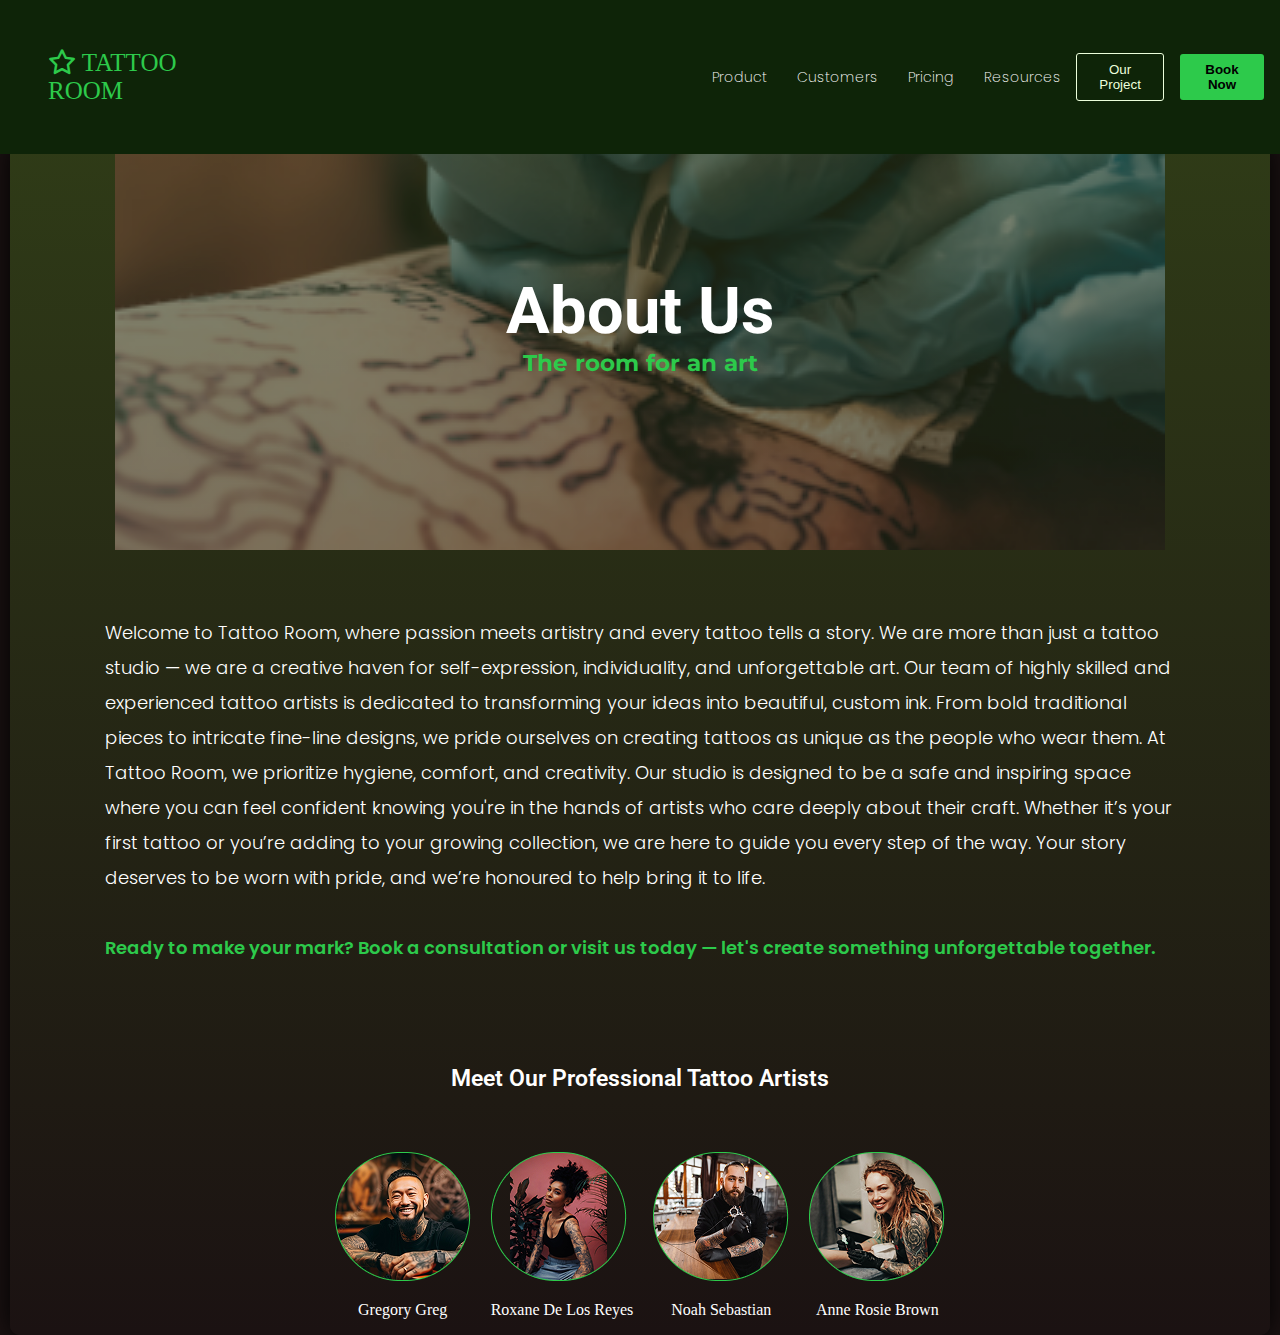
==== pages/about-us.html @ 7677ce8f "added image and managers" ====
<!DOCTYPE html>
<html lang="en">
<head>
    <meta charset="UTF-8">
    <meta name="viewport" content="width=device-width, initial-scale=1.0">
    <link href="https://fonts.googleapis.com/css2?family=Dancing+Script:wght@400..700&family=Newsreader:ital,opsz,wght@0,6..72,200..800;1,6..72,200..800&family=Poppins:ital,wght@0,100;0,200;0,300;0,400;0,500;0,600;0,700;0,800;0,900;1,100;1,200;1,300;1,400;1,500;1,600;1,700;1,800;1,900&family=Roboto:ital,wght@0,100..900;1,100..900&family=Vast+Shadow&display=swap" rel="stylesheet">
    <link rel="stylesheet" href="https://cdnjs.cloudflare.com/ajax/libs/font-awesome/6.5.1/css/all.min.css">
    <link rel="preconnect" href="https://fonts.googleapis.com">
    <link rel="preconnect" href="https://fonts.gstatic.com" crossorigin>
    <link href="https://fonts.googleapis.com/css2?family=Jacques+Francois+Shadow&family=Montserrat:ital,wght@0,100..900;1,100..900&family=Ramaraja&family=Roboto:ital,wght@0,100..900;1,100..900&display=swap" rel="stylesheet">
    <link rel="stylesheet" href="../styles/normailize.css">
    <link rel="stylesheet" href="../styles/about-us.css">
    <title>About us</title>
</head>
<body>
    <header>
        <nav class="navbar">
            <h3 class="logo"><i class="fa-regular fa-star"></i> TATTOO ROOM</h3>
            <ul class="nav-links">
                <li><a href="#">Product</a></li>
                <li><a href="#">Customers</a></li>
                <li><a href="#">Pricing</a></li>
                <li><a href="#">Resources</a></li>
            </ul>
            <div class="buttons">
                <button class="ourproject-btn">Our Project</button>
                <button class="booknow-btn">Book Now</button>
            </div>
        </nav>
    </header>
    
    <main>
        <section>
            <div class="top-box-img img">
                <h1 class="txt-white">About Us</h1>
                <p class="txt-green top-box">The room for an art</p>
            </div>
        </section>
        <section>
            <div class="center-box">
                <p class="txt-white">
                    Welcome to Tattoo Room, where passion meets artistry and every tattoo tells a story. We are more than just a tattoo studio — we are a creative haven for self-expression, individuality, and unforgettable art.
                    Our team of highly skilled and experienced tattoo artists is dedicated to transforming your ideas into beautiful, custom ink. From bold traditional pieces to intricate fine-line designs, we pride ourselves on creating tattoos as unique as the people who wear them.
                    At Tattoo Room, we prioritize hygiene, comfort, and creativity. Our studio is designed to be a safe and inspiring space where you can feel confident knowing you're in the hands of artists who care deeply about their craft.
                    Whether it’s your first tattoo or you’re adding to your growing collection, we are here to guide you every step of the way. Your story deserves to be worn with pride, and we’re honoured to help bring it to life.
                </p>
                <br>
                <p class="txt-green center-box2">
                    Ready to make your mark? Book a consultation or visit us today — let's create something unforgettable together.
                </p>
            </div>
        </section>
        <section>
            <div>
                <p class="txt-white bottom-box">Meet Our Professional Tattoo Artists</p>
                <div class="managers txt-white">
                    <div class="manager">
                        <img src="../images/manager1.png" alt="manager-1">
                        <p class="name">Gregory Greg</p>
                    </div>
                    <div class="manager">
                        <img src="../images/Manager2.png" alt="manager-2">
                        <p class="name">Roxane De Los Reyes</p>
                    </div>
                    <div class="manager">
                        <img src="../images/Manager3.png" alt="manager-3">
                        <p class="name">Noah Sebastian</p>
                    </div>
                    <div class="manager">
                        <img src="../images/Manager4.png" alt="manager-4">
                        <p class="name">Anne Rosie Brown</p>
                    </div>
                </div>
            </div>
        </section>
    </main>

</body>
</html>
---- styles/about-us.css ----
body{
    background-color: #1b1212;
    margin: 0;
}

header{
    background-color: #0e2408;
    padding: 24px 48px;
    position: fixed;
    width: 95%;
    top: 0;
    z-index: 1000;
}

.logo{
    color: #2dca4b;
    font-size: 25px;
    font-weight: 400;
    font-family: 'jacques-francois-shadow', serif;
}

.navbar {
    display: flex;
    justify-content: space-between;
    align-items: center;
}

.nav-links {
    display: flex;
    list-style: none;
    margin-left: 35%;
}

.nav-links li {
    margin: 0 15px;
}

.nav-links a {
    font-family: 'Poppins', sans-serif;
    color: #ffffff;
    font-weight: 200;
    font-size: 14px;
    text-decoration: none;
}

.nav-links a:hover {
    color: #2dca4b;
    text-decoration: underline;
}

.buttons {
    display: flex;
    align-items: center;
}


.booknow-btn {
    background-color: #2dca4b;
    color: #000000;
    padding: 8px 16px;
    border: none;
    border-radius: 3px;
    font-weight: 600;
    cursor: pointer;
}

.booknow-btn:hover{
    background-color: #008000;
    
}

.ourproject-btn {
    background-color: transparent;
    color: 	#ecffdc;
    padding: 8px 16px;
    border: 1px solid 	#ecffdc;
    border-radius: 3px;
    font-weight: 500;
    cursor: pointer;
    margin-right: 16px;
}

.ourproject-btn:hover{
    background-color: #000000;
}

main {
    margin-top: 140px;
    margin-left: 10px;
    margin-right: 10px;
    border-radius: 10px;
    box-shadow: 0 0 30px #000;
    justify-items: center;
    background: linear-gradient(to top, #1B1212 0%, #2F3B17 100%);
}

.txt-green {
    color: #2dca4b;
    margin: 0;
}

.txt-white {
    color: #ffffff;
    margin: 0;
}

h1 {
    font-size: 65px;
    font-weight: 700;
    font-family: 'roboto', sans-serif;
    z-index: 1;
}

.top-box-img {
    display: flex;
    padding-top: 10px;
    width: 1050px;
    height: 400px;
    justify-content: center;
    align-items: center;
    flex-direction: column;
}

.top-box-img::before {
    content: "";
    position: absolute;
    width: 1050px;
    height: 400px;
    background-image: url(../images/Gallery2.png);
    background-size: cover;
    background-position: center;
    opacity: 0.4;
    z-index: 1;
}

.top-box {
    font-size: 23px;
    font-weight: 700;
    font-family: "montserrat", sans-serif;
    padding-bottom: 50px;
    z-index: 1;
}

.center-box {
    padding: 0 95px;
    padding-top: 65px;
    font-size: 18px;
    font-weight: 300;
    font-family: "poppins", sans-serif;
    line-height: 35px;
}

.center-box2 {
    font-weight: 600;
}

.bottom-box {
    padding-top: 100px;
    font-size: 23px;
    font-weight: 600;
    font-family: "roboto", sans-serif;
    justify-self: center;
}

.managers {
    display: flex;
    padding-top: 60px;
}

.name {
    justify-self: center;
}

.manager {
    margin: 0 10px;
}
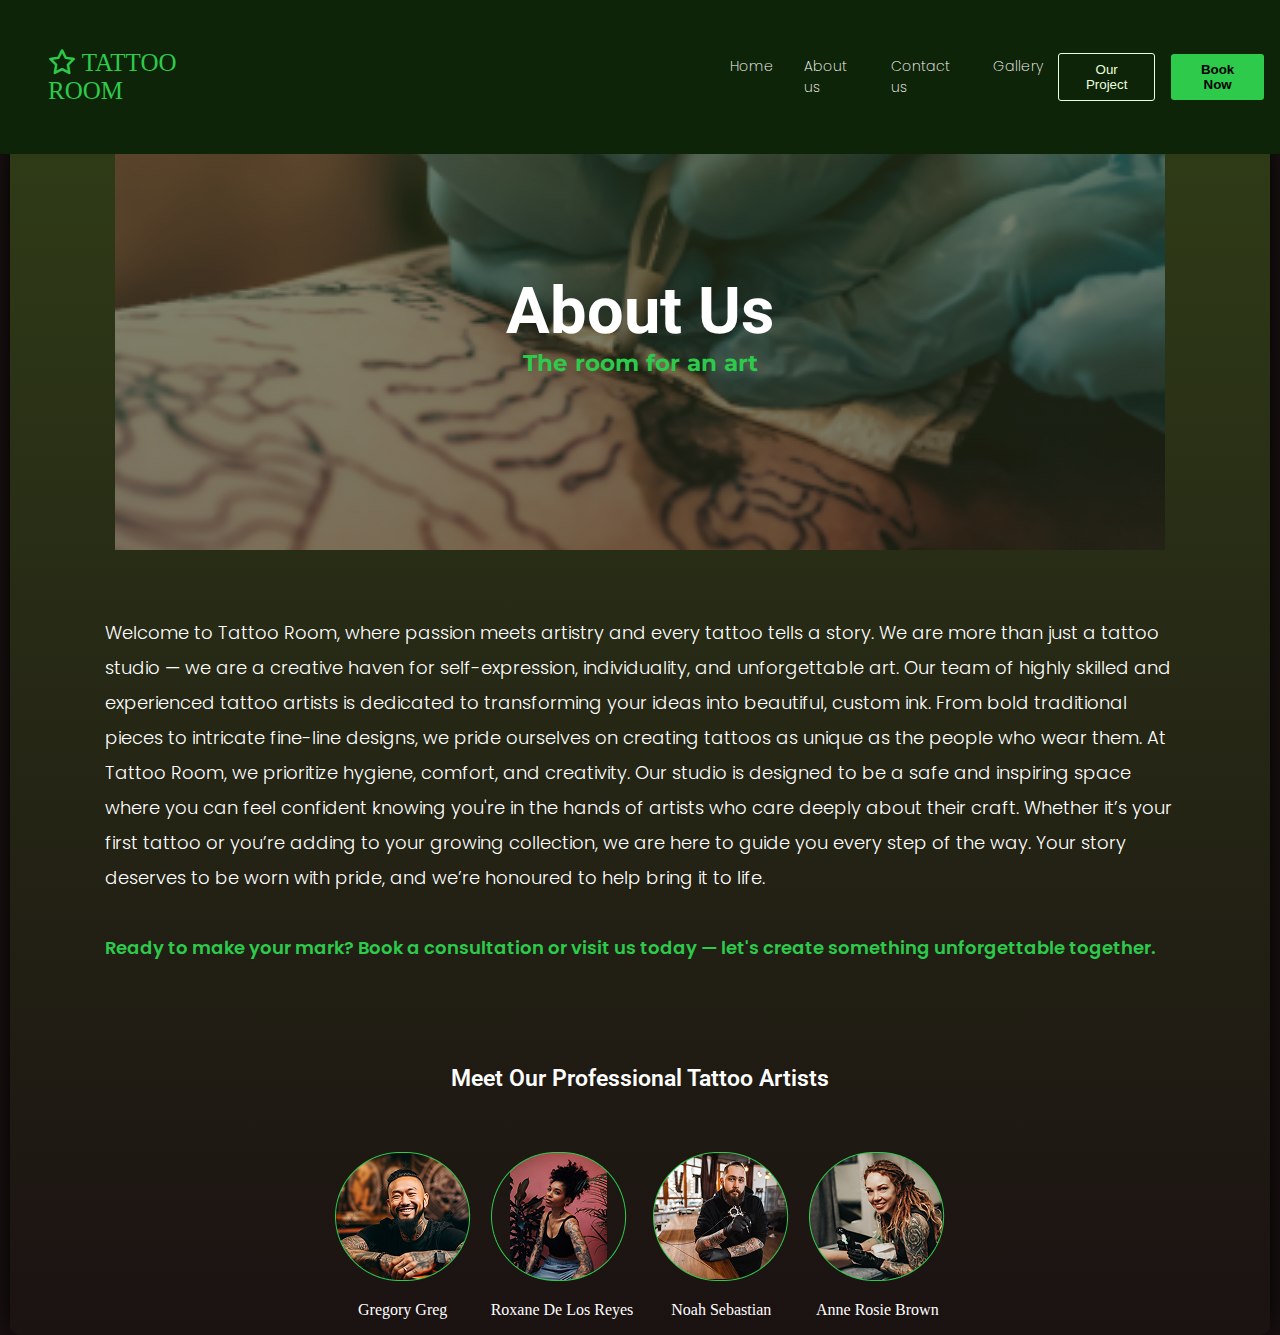
==== commit 4af58005: "added redirects in nav bar" ====
--- a/pages/about-us.html
+++ b/pages/about-us.html
@@ -17,10 +17,10 @@
         <nav class="navbar">
             <h3 class="logo"><i class="fa-regular fa-star"></i> TATTOO ROOM</h3>
             <ul class="nav-links">
-                <li><a href="#">Product</a></li>
-                <li><a href="#">Customers</a></li>
-                <li><a href="#">Pricing</a></li>
-                <li><a href="#">Resources</a></li>
+                <li><a href="../index.html">Home</a></li>
+                <li><a href="../pages/about-us.html">About us</a></li>
+                <li><a href="#">Contact us</a></li>
+                <li><a href="../pages/gallery.html">Gallery</a></li>
             </ul>
             <div class="buttons">
                 <button class="ourproject-btn">Our Project</button>
@@ -31,7 +31,7 @@
     
     <main>
         <section>
-            <div class="top-box-img img">
+            <div class="top-box-img">
                 <h1 class="txt-white">About Us</h1>
                 <p class="txt-green top-box">The room for an art</p>
             </div>
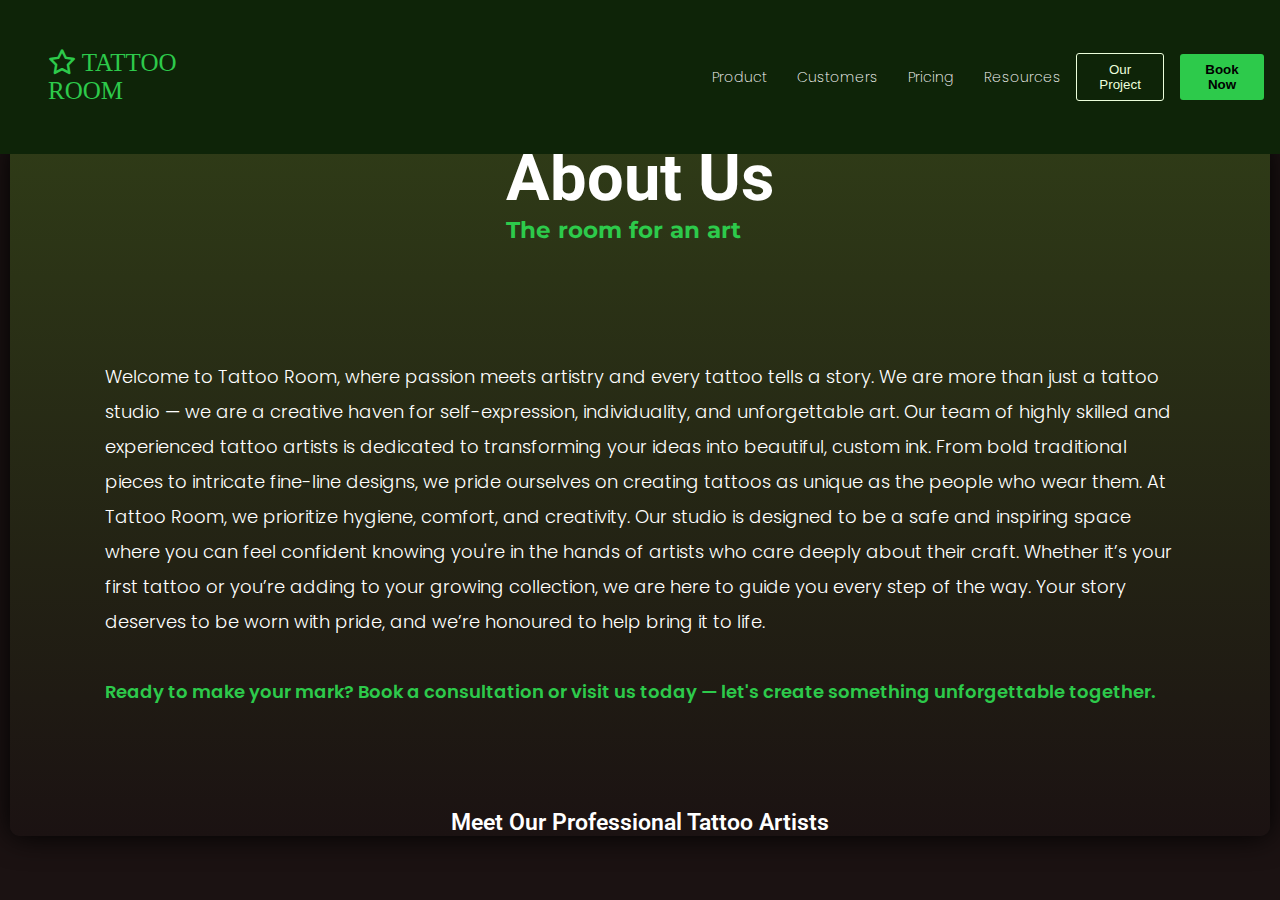
==== commit 4d0f7bcd: "landing page links naviagtion" ====
--- a/pages/about-us.html
+++ b/pages/about-us.html
@@ -17,10 +17,10 @@
         <nav class="navbar">
             <h3 class="logo"><i class="fa-regular fa-star"></i> TATTOO ROOM</h3>
             <ul class="nav-links">
-                <li><a href="../index.html">Home</a></li>
-                <li><a href="../pages/about-us.html">About us</a></li>
-                <li><a href="#">Contact us</a></li>
-                <li><a href="../pages/gallery.html">Gallery</a></li>
+                <li><a href="/index.html">Product</a></li>
+                <li><a href="#">Customers</a></li>
+                <li><a href="#">Pricing</a></li>
+                <li><a href="#">Resources</a></li>
             </ul>
             <div class="buttons">
                 <button class="ourproject-btn">Our Project</button>
@@ -31,7 +31,7 @@
     
     <main>
         <section>
-            <div class="top-box-img">
+            <div>
                 <h1 class="txt-white">About Us</h1>
                 <p class="txt-green top-box">The room for an art</p>
             </div>
@@ -53,24 +53,9 @@
         <section>
             <div>
                 <p class="txt-white bottom-box">Meet Our Professional Tattoo Artists</p>
-                <div class="managers txt-white">
-                    <div class="manager">
-                        <img src="../images/manager1.png" alt="manager-1">
-                        <p class="name">Gregory Greg</p>
-                    </div>
-                    <div class="manager">
-                        <img src="../images/Manager2.png" alt="manager-2">
-                        <p class="name">Roxane De Los Reyes</p>
-                    </div>
-                    <div class="manager">
-                        <img src="../images/Manager3.png" alt="manager-3">
-                        <p class="name">Noah Sebastian</p>
-                    </div>
-                    <div class="manager">
-                        <img src="../images/Manager4.png" alt="manager-4">
-                        <p class="name">Anne Rosie Brown</p>
-                    </div>
-                </div>
+                <div></div>
+                <div></div>
+                <div></div>
             </div>
         </section>
     </main>
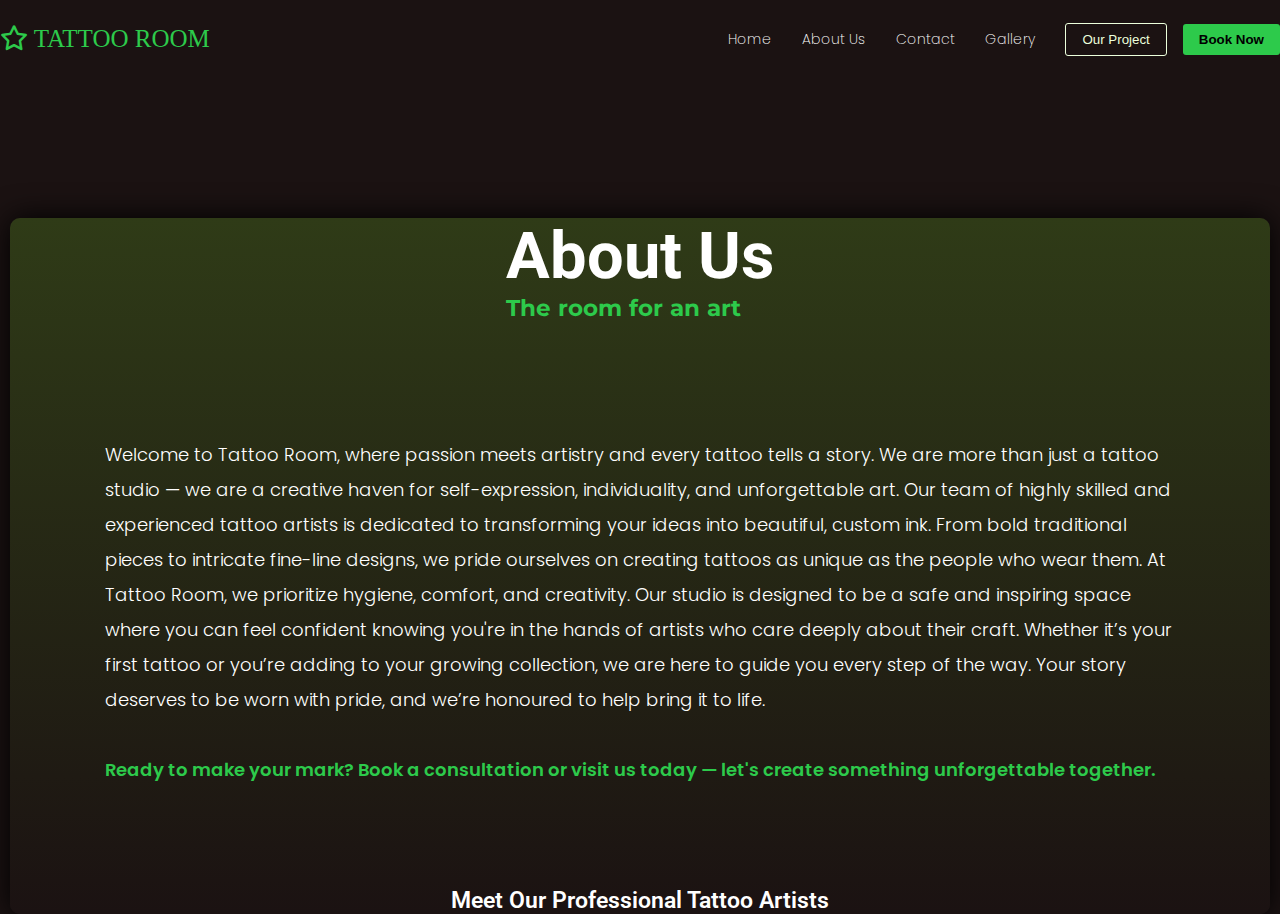
==== commit ec19e45b: "Changes made in About Us page; Landing page changes applied" ====
--- a/pages/about-us.html
+++ b/pages/about-us.html
@@ -13,22 +13,22 @@
     <title>About us</title>
 </head>
 <body>
-    <header>
+    <!--Landing Page-->
         <nav class="navbar">
             <h3 class="logo"><i class="fa-regular fa-star"></i> TATTOO ROOM</h3>
             <ul class="nav-links">
-                <li><a href="/index.html">Product</a></li>
-                <li><a href="#">Customers</a></li>
-                <li><a href="#">Pricing</a></li>
-                <li><a href="#">Resources</a></li>
+                <li><a href="/index.html" class="navbar__links">Home</a></li>
+                <li><a href="/pages/about-us.html" class="navbar__links">About Us</a></li>
+                <li><a href="/pages/contact-us.html" class="navbar__links">Contact</a></li>
+                <li><a href="/pages/gallery.html" class="navbar__links">Gallery</a></li>
             </ul>
             <div class="buttons">
                 <button class="ourproject-btn">Our Project</button>
                 <button class="booknow-btn">Book Now</button>
             </div>
         </nav>
-    </header>
-    
+   
+    <!--About Us section-->
     <main>
         <section>
             <div>
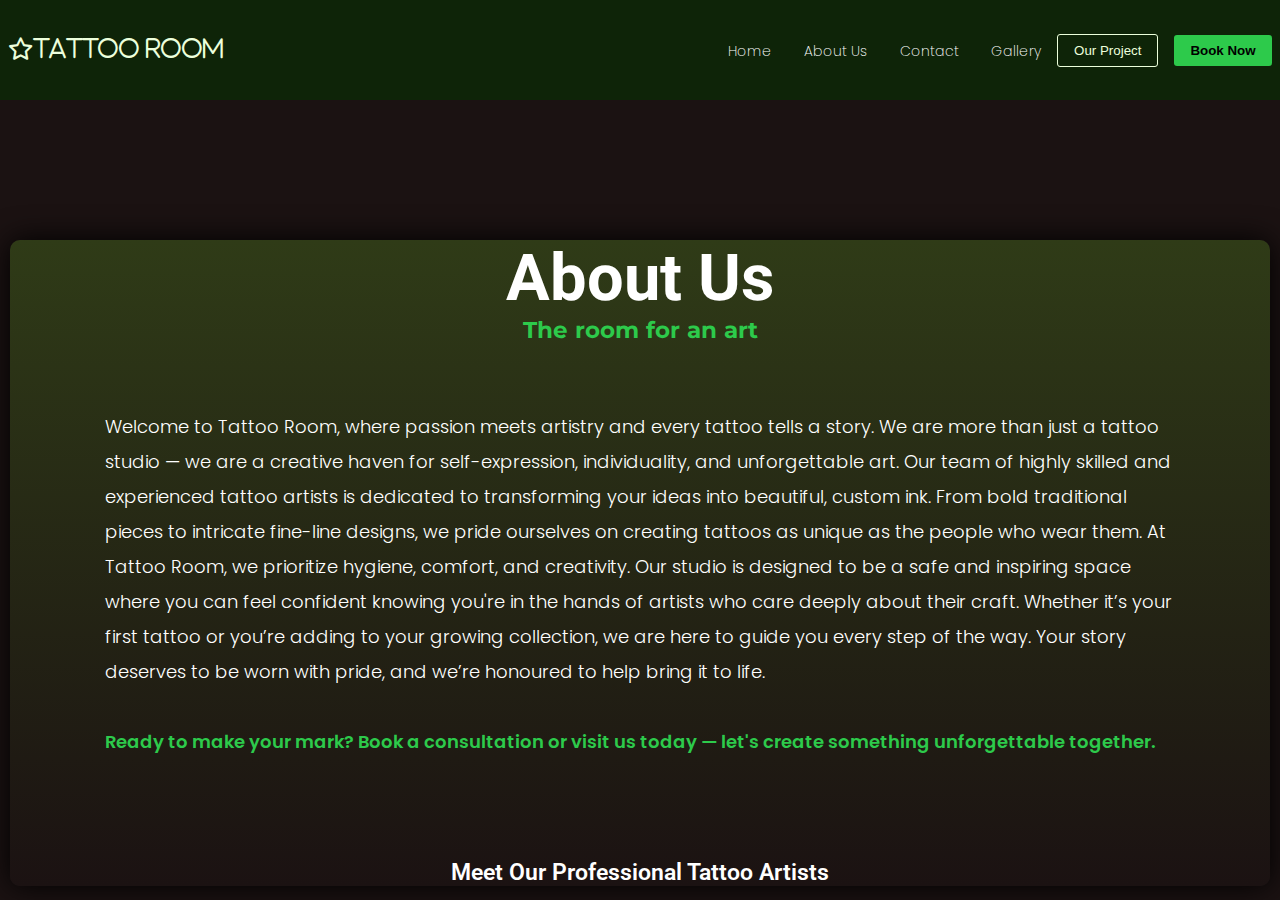
==== commit 69f36691: "added font links" ====
--- a/pages/about-us.html
+++ b/pages/about-us.html
@@ -8,6 +8,7 @@
     <link rel="preconnect" href="https://fonts.googleapis.com">
     <link rel="preconnect" href="https://fonts.gstatic.com" crossorigin>
     <link href="https://fonts.googleapis.com/css2?family=Jacques+Francois+Shadow&family=Montserrat:ital,wght@0,100..900;1,100..900&family=Ramaraja&family=Roboto:ital,wght@0,100..900;1,100..900&display=swap" rel="stylesheet">
+    <link href="https://fonts.googleapis.com/css2?family=Dancing+Script:wght@400..700&family=Newsreader:ital,opsz,wght@0,6..72,200..800;1,6..72,200..800&family=Poppins:ital,wght@0,100;0,200;0,300;0,400;0,500;0,600;0,700;0,800;0,900;1,100;1,200;1,300;1,400;1,500;1,600;1,700;1,800;1,900&family=Roboto:ital,wght@0,100..900;1,100..900&family=Vast+Shadow&display=swap" rel="stylesheet">
     <link rel="stylesheet" href="../styles/normailize.css">
     <link rel="stylesheet" href="../styles/about-us.css">
     <title>About us</title>
@@ -15,14 +16,14 @@
 <body>
     <!--Landing Page-->
         <nav class="navbar">
-            <h3 class="logo"><i class="fa-regular fa-star"></i> TATTOO ROOM</h3>
+            <h3 class="logo"><i class="fa-regular fa-star">TATTOO ROOM</i></h3>
             <ul class="nav-links">
                 <li><a href="/index.html" class="navbar__links">Home</a></li>
                 <li><a href="/pages/about-us.html" class="navbar__links">About Us</a></li>
                 <li><a href="/pages/contact-us.html" class="navbar__links">Contact</a></li>
                 <li><a href="/pages/gallery.html" class="navbar__links">Gallery</a></li>
             </ul>
-            <div class="buttons">
+            <div class="auth-buttons">
                 <button class="ourproject-btn">Our Project</button>
                 <button class="booknow-btn">Book Now</button>
             </div>
--- a/styles/about-us.css
+++ b/styles/about-us.css
@@ -1,28 +1,36 @@
 body{
+    box-sizing: border-box;
     background-color: #1b1212;
     margin: 0;
+    padding: 0;
 }
 
-header{
-    background-color: #0e2408;
-    padding: 24px 48px;
-    position: fixed;
-    width: 95%;
-    top: 0;
-    z-index: 1000;
-}
-
+/*Navigation bar styles*/
 .logo{
-    color: #2dca4b;
-    font-size: 25px;
-    font-weight: 400;
-    font-family: 'jacques-francois-shadow', serif;
+    color: #ECFFDC;
 }
 
 .navbar {
+    background-color: #0e2408;
+    height: 100px;
+    display: flex;
+    justify-content: center;
+    align-items: center;
+    font-size: 1.2rem;
+    position: sticky;
+    top: 0;
+    z-index: 999;
+}
+
+.navbar__container{
     display: flex;
     justify-content: space-between;
-    align-items: center;
+    height: 80px;
+    z-index: 1;
+    width: 100%;
+    max-width: 1300px;
+    margin: 0 auto;
+    padding: 0 50px;
 }
 
 .nav-links {
@@ -32,7 +40,7 @@
 }
 
 .nav-links li {
-    margin: 0 15px;
+    margin: 0 1rem;
 }
 
 .nav-links a {
@@ -43,20 +51,14 @@
     text-decoration: none;
 }
 
-.nav-links a:hover {
-    color: #2dca4b;
-    text-decoration: underline;
-}
-
-.buttons {
+.auth-buttons {
     display: flex;
     align-items: center;
 }
 
-
 .booknow-btn {
     background-color: #2dca4b;
-    color: #000000;
+    color: black;
     padding: 8px 16px;
     border: none;
     border-radius: 3px;
@@ -66,7 +68,11 @@
 
 .booknow-btn:hover{
     background-color: #008000;
-    
+}
+
+.nav-links a:hover {
+    color: #2dca4b;
+    transition: all 0.3s ease;
 }
 
 .ourproject-btn {
@@ -84,6 +90,7 @@
     background-color: #000000;
 }
 
+/*About Us section*/
 main {
     margin-top: 140px;
     margin-left: 10px;
@@ -108,37 +115,13 @@
     font-size: 65px;
     font-weight: 700;
     font-family: 'roboto', sans-serif;
-    z-index: 1;
-}
-
-.top-box-img {
-    display: flex;
-    padding-top: 10px;
-    width: 1050px;
-    height: 400px;
-    justify-content: center;
-    align-items: center;
-    flex-direction: column;
-}
-
-.top-box-img::before {
-    content: "";
-    position: absolute;
-    width: 1050px;
-    height: 400px;
-    background-image: url(../images/Gallery2.png);
-    background-size: cover;
-    background-position: center;
-    opacity: 0.4;
-    z-index: 1;
 }
 
 .top-box {
     font-size: 23px;
     font-weight: 700;
     font-family: "montserrat", sans-serif;
-    padding-bottom: 50px;
-    z-index: 1;
+    justify-self: center;
 }
 
 .center-box {
@@ -159,18 +142,4 @@
     font-size: 23px;
     font-weight: 600;
     font-family: "roboto", sans-serif;
-    justify-self: center;
-}
-
-.managers {
-    display: flex;
-    padding-top: 60px;
-}
-
-.name {
-    justify-self: center;
-}
-
-.manager {
-    margin: 0 10px;
 }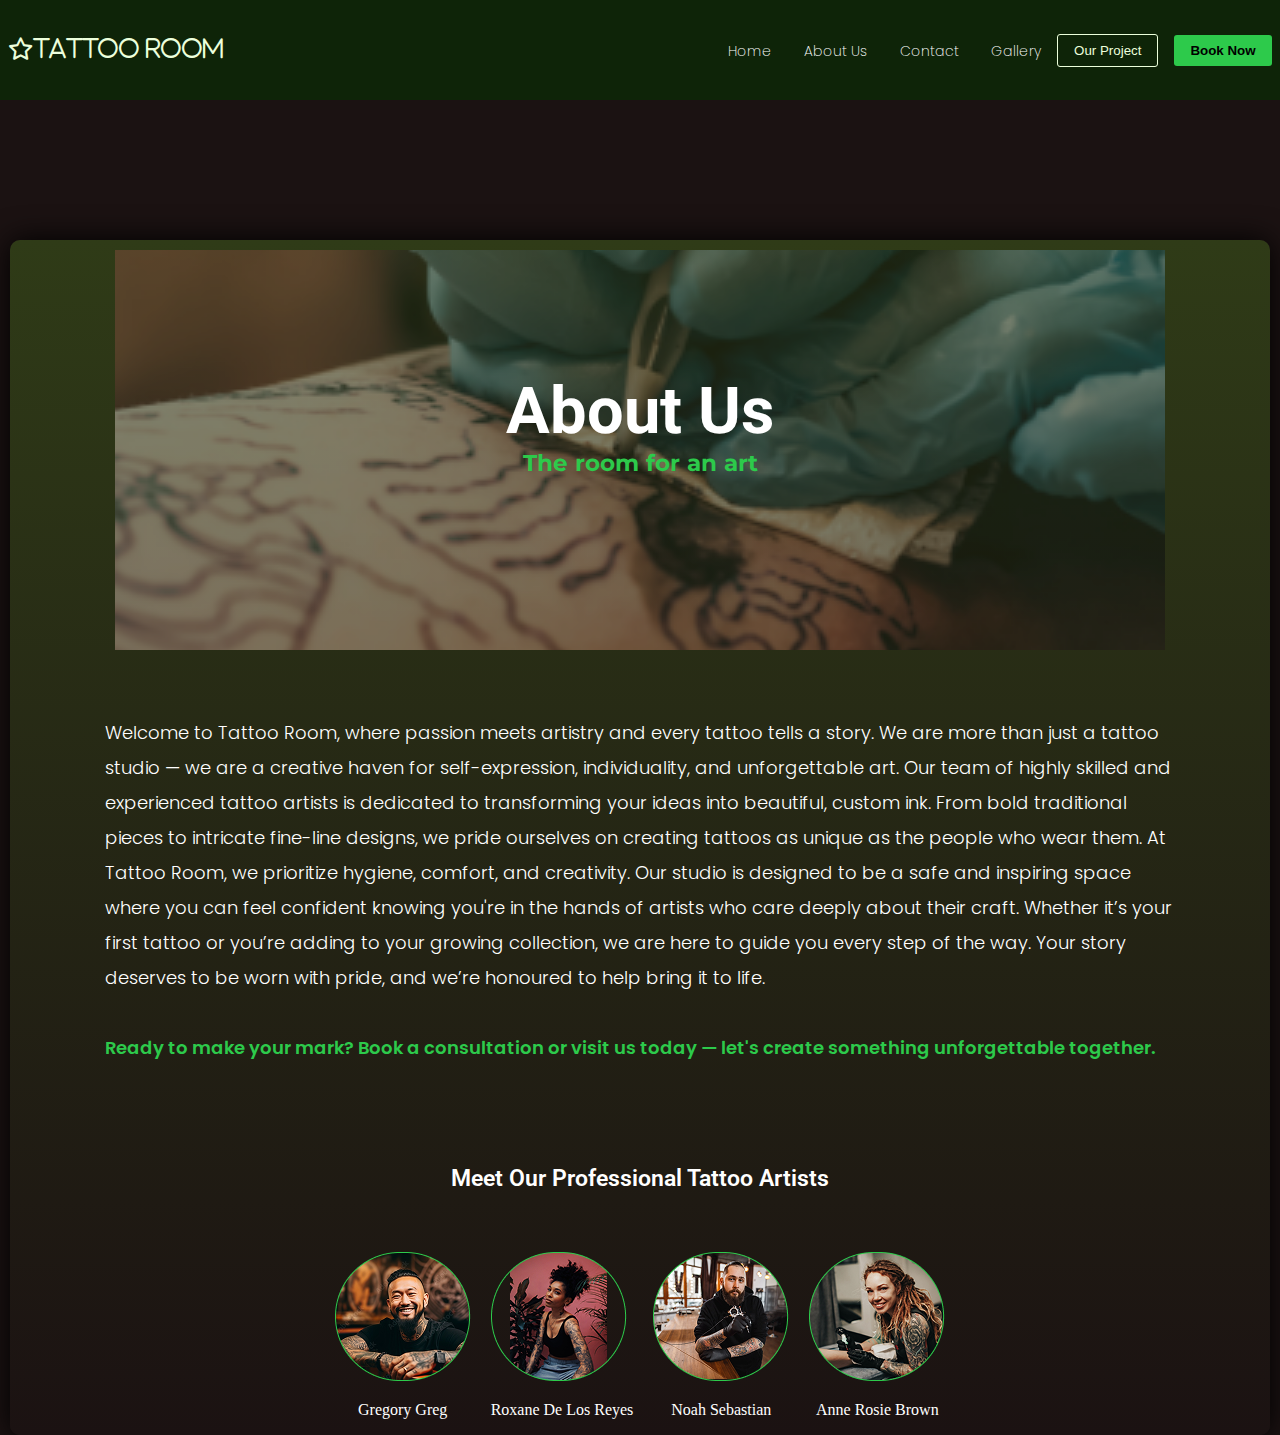
==== commit 88f23614: "Merge branch 'main' into landing-page" ====
--- a/pages/about-us.html
+++ b/pages/about-us.html
@@ -18,6 +18,7 @@
         <nav class="navbar">
             <h3 class="logo"><i class="fa-regular fa-star">TATTOO ROOM</i></h3>
             <ul class="nav-links">
+
                 <li><a href="/index.html" class="navbar__links">Home</a></li>
                 <li><a href="/pages/about-us.html" class="navbar__links">About Us</a></li>
                 <li><a href="/pages/contact-us.html" class="navbar__links">Contact</a></li>
@@ -32,7 +33,7 @@
     <!--About Us section-->
     <main>
         <section>
-            <div>
+            <div class="top-box-img">
                 <h1 class="txt-white">About Us</h1>
                 <p class="txt-green top-box">The room for an art</p>
             </div>
@@ -54,9 +55,24 @@
         <section>
             <div>
                 <p class="txt-white bottom-box">Meet Our Professional Tattoo Artists</p>
-                <div></div>
-                <div></div>
-                <div></div>
+                <div class="managers txt-white">
+                    <div class="manager">
+                        <img src="../images/manager1.png" alt="manager-1">
+                        <p class="name">Gregory Greg</p>
+                    </div>
+                    <div class="manager">
+                        <img src="../images/Manager2.png" alt="manager-2">
+                        <p class="name">Roxane De Los Reyes</p>
+                    </div>
+                    <div class="manager">
+                        <img src="../images/Manager3.png" alt="manager-3">
+                        <p class="name">Noah Sebastian</p>
+                    </div>
+                    <div class="manager">
+                        <img src="../images/Manager4.png" alt="manager-4">
+                        <p class="name">Anne Rosie Brown</p>
+                    </div>
+                </div>
             </div>
         </section>
     </main>
--- a/styles/about-us.css
+++ b/styles/about-us.css
@@ -115,13 +115,37 @@
     font-size: 65px;
     font-weight: 700;
     font-family: 'roboto', sans-serif;
+    z-index: 1;
+}
+
+.top-box-img {
+    display: flex;
+    padding-top: 10px;
+    width: 1050px;
+    height: 400px;
+    justify-content: center;
+    align-items: center;
+    flex-direction: column;
+}
+
+.top-box-img::before {
+    content: "";
+    position: absolute;
+    width: 1050px;
+    height: 400px;
+    background-image: url(../images/Gallery2.png);
+    background-size: cover;
+    background-position: center;
+    opacity: 0.4;
+    z-index: 1;
 }
 
 .top-box {
     font-size: 23px;
     font-weight: 700;
     font-family: "montserrat", sans-serif;
-    justify-self: center;
+    padding-bottom: 50px;
+    z-index: 1;
 }
 
 .center-box {
@@ -142,4 +166,18 @@
     font-size: 23px;
     font-weight: 600;
     font-family: "roboto", sans-serif;
+    justify-self: center;
+}
+
+.managers {
+    display: flex;
+    padding-top: 60px;
+}
+
+.name {
+    justify-self: center;
+}
+
+.manager {
+    margin: 0 10px;
 }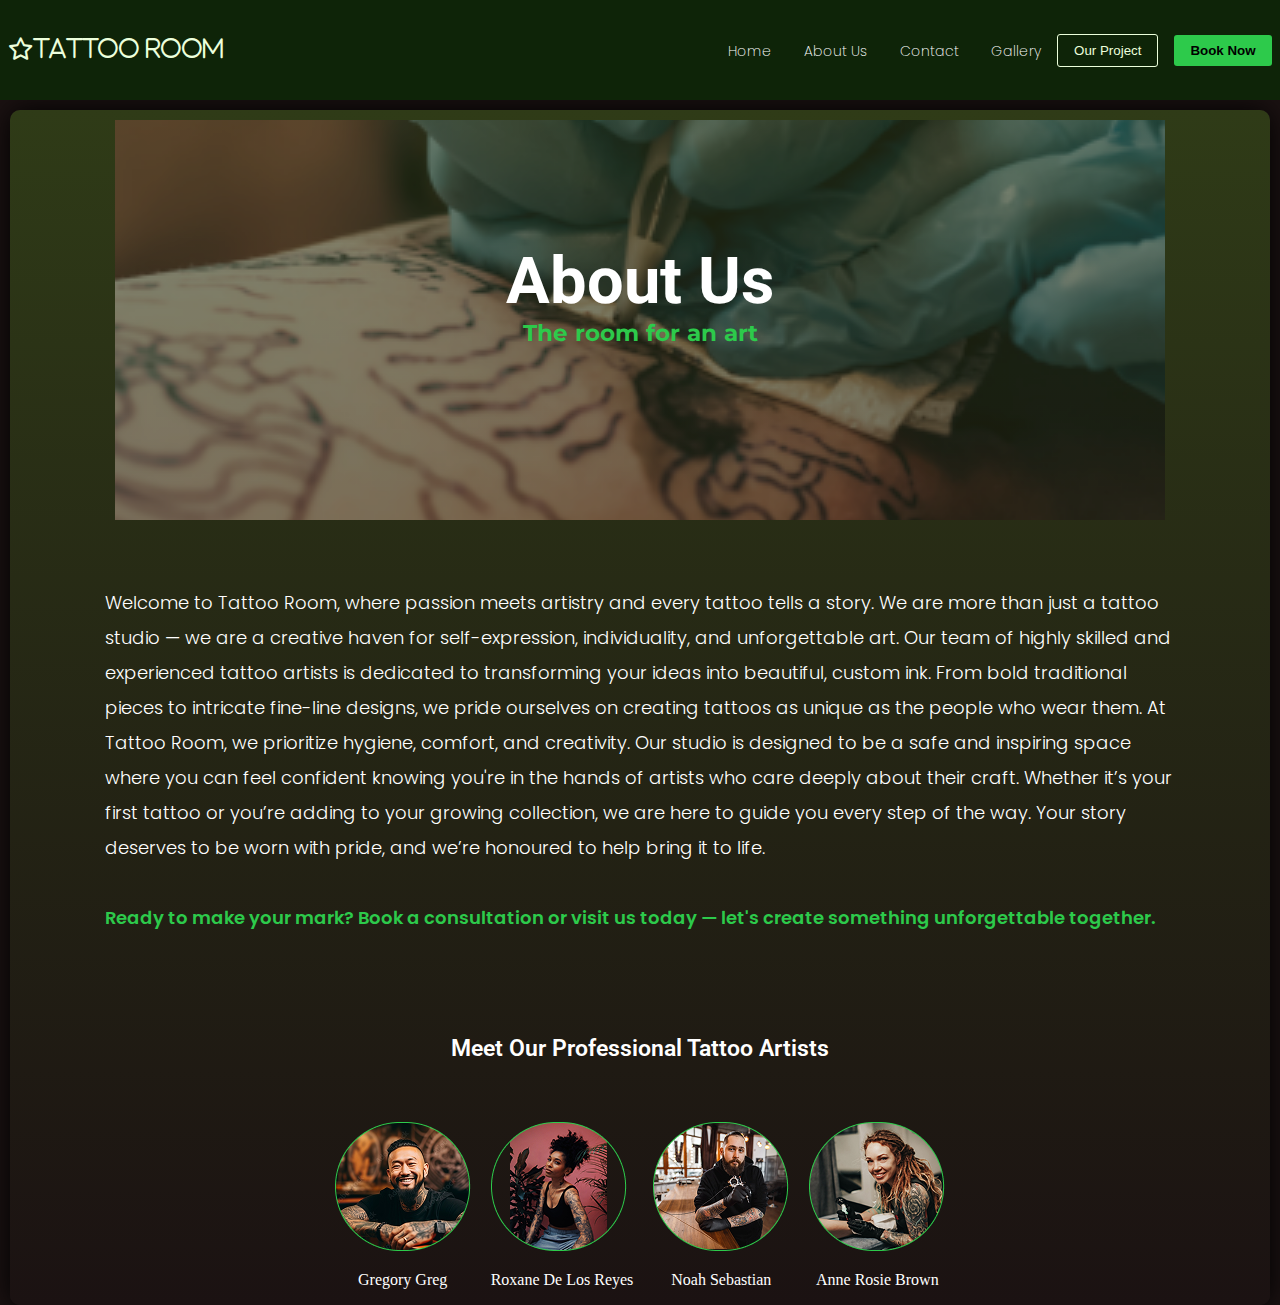
==== commit 474a5f3c: "fixed redirects in nav bar" ====
--- a/pages/about-us.html
+++ b/pages/about-us.html
@@ -19,10 +19,10 @@
             <h3 class="logo"><i class="fa-regular fa-star">TATTOO ROOM</i></h3>
             <ul class="nav-links">
 
-                <li><a href="/index.html" class="navbar__links">Home</a></li>
-                <li><a href="/pages/about-us.html" class="navbar__links">About Us</a></li>
-                <li><a href="/pages/contact-us.html" class="navbar__links">Contact</a></li>
-                <li><a href="/pages/gallery.html" class="navbar__links">Gallery</a></li>
+                <li><a href="../index.html" class="navbar__links">Home</a></li>
+                <li><a href="../pages/about-us.html" class="navbar__links">About Us</a></li>
+                <li><a href="../pages/contact-us.html" class="navbar__links">Contact</a></li>
+                <li><a href="../pages/gallery.html" class="navbar__links">Gallery</a></li>
             </ul>
             <div class="auth-buttons">
                 <button class="ourproject-btn">Our Project</button>
--- a/styles/about-us.css
+++ b/styles/about-us.css
@@ -92,7 +92,7 @@
 
 /*About Us section*/
 main {
-    margin-top: 140px;
+    margin-top: 10px;
     margin-left: 10px;
     margin-right: 10px;
     border-radius: 10px;
